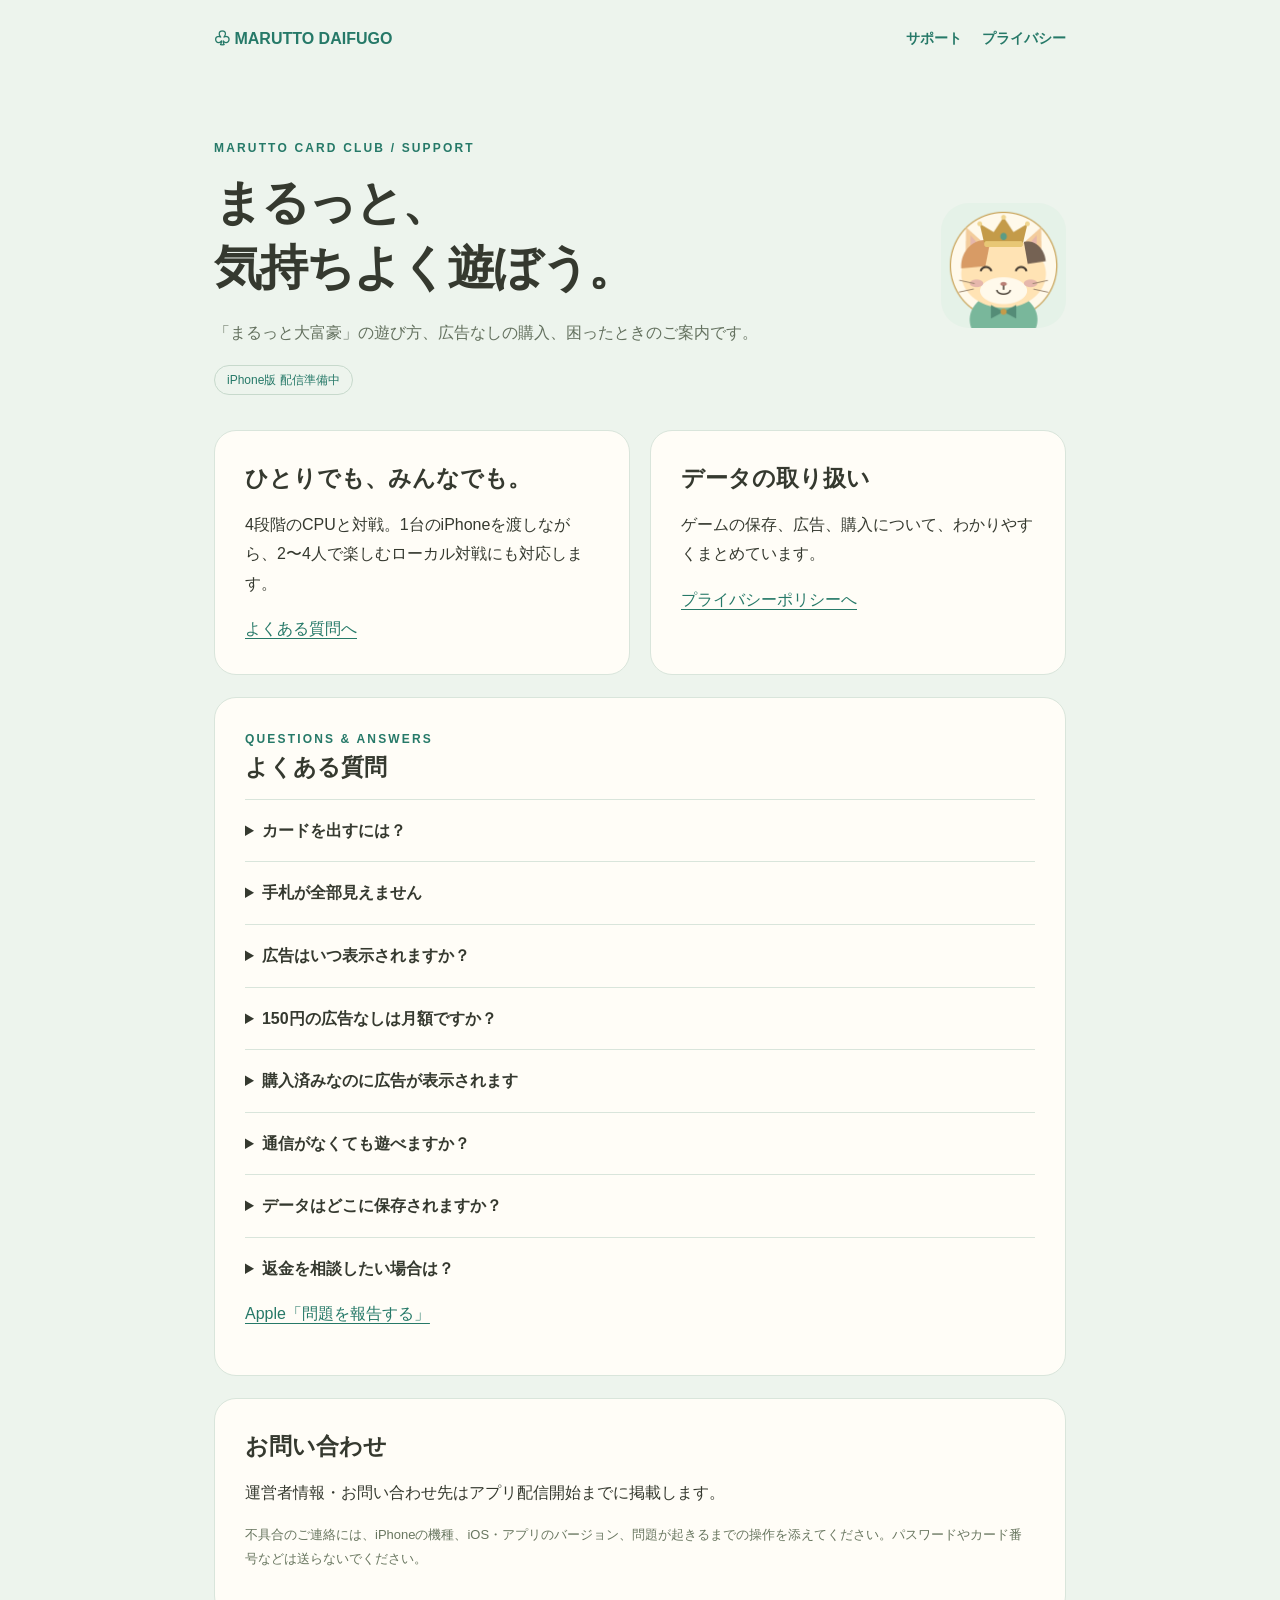
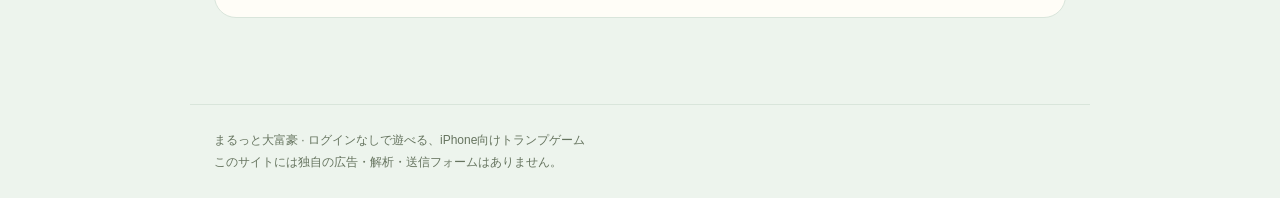
==== index.html @ 2ab7343b "Add Marutto Daifugo support and privacy pages" ====
<!doctype html>
<html lang="ja"><head><meta charset="utf-8"><meta name="viewport" content="width=device-width,initial-scale=1">
<title>サポート | まるっと大富豪</title><meta name="description" content="まるっと大富豪の遊び方、広告なし購入・復元、よくある質問、お問い合わせ。">
<meta name="theme-color" content="#267968"><link rel="icon" href="icon.png"><link rel="stylesheet" href="style.css"></head>
<body><header><a href="./">♧ MARUTTO DAIFUGO</a><nav aria-label="ページ"><a href="./">サポート</a><a href="privacy.html">プライバシー</a></nav></header>
<main><section class="hero"><div><div class="eyebrow">MARUTTO CARD CLUB / SUPPORT</div><h1>まるっと、<br>気持ちよく遊ぼう。</h1><p class="sub">「まるっと大富豪」の遊び方、広告なしの購入、困ったときのご案内です。</p><span class="badge">iPhone版 配信準備中</span></div><img src="icon.png" alt="王冠をかぶった猫のアプリアイコン"></section>
<div class="grid"><section class="card"><h2>ひとりでも、みんなでも。</h2><p>4段階のCPUと対戦。1台のiPhoneを渡しながら、2〜4人で楽しむローカル対戦にも対応します。</p><a href="#faq">よくある質問へ</a></section><section class="card"><h2>データの取り扱い</h2><p>ゲームの保存、広告、購入について、わかりやすくまとめています。</p><a href="privacy.html">プライバシーポリシーへ</a></section></div>
<section class="card" id="faq"><div class="eyebrow">QUESTIONS & ANSWERS</div><h2>よくある質問</h2><details><summary>カードを出すには？</summary><p>手札をタップして選び、「出す」を押します。出せるカードがわからないときは「ヒント」、見送るときは「パス」を使ってください。複数枚は同じ数字や、設定で有効にした階段などの条件を満たす必要があります。</p></details><details><summary>手札が全部見えません</summary><p>手札を左右にスワイプしてください。左右ボタンとスクロールバーでも移動できます。PC体験版ではカードの上でマウスホイールを回すか、左ボタンを押しながらドラッグします。</p></details><details><summary>広告はいつ表示されますか？</summary><p>バナーはホーム・戦績・結果の下部に表示します。全画面広告は3ラウンド終了ごとに、結果から次のラウンドやホームへ進む区切りで表示します。通信状況や広告の在庫により表示されないことがあります。</p></details><details><summary>150円の広告なしは月額ですか？</summary><p>1回だけ購入する買い切りです。バナーと全画面広告をまとめて非表示にします。日本の販売価格は150円を予定しています。購入時にAppleの確認画面で実際の価格をご確認ください。</p></details><details><summary>購入済みなのに広告が表示されます</summary><p>購入時と同じApple Accountを使い、インターネットに接続してアプリの設定で「購入を復元」を押してください。承認待ちの購入は承認完了後に適用されます。繰り返し購入する前に購入状況をご確認ください。</p></details><details><summary>通信がなくても遊べますか？</summary><p>CPU対戦と、1台のiPhoneを交代で使うローカル対戦はオフラインで遊べます。広告の読み込み、購入・復元などには通信が必要です。オンライン対戦には対応していません。</p></details><details><summary>データはどこに保存されますか？</summary><p>設定・途中の対戦・戦績は端末内に保存します。アプリ削除により失われる場合があります。アプリ独自のクラウド同期はありません。ブラウザー体験版とiPhone版のゲームデータは共有されません。</p></details><details><summary>返金を相談したい場合は？</summary><p>App内課金の支払いと返金はAppleが管理します。Appleの「問題を報告する」から確認できます。運営者が直接返金を実行する仕組みはありません。</p></details><p><a href="https://reportaproblem.apple.com/" rel="noreferrer">Apple「問題を報告する」</a></p></section><section class="card" id="contact"><h2>お問い合わせ</h2><p id="contact-details">運営者情報・お問い合わせ先はアプリ配信開始までに掲載します。</p><p class="note">不具合のご連絡には、iPhoneの機種、iOS・アプリのバージョン、問題が起きるまでの操作を添えてください。パスワードやカード番号などは送らないでください。</p></section></main><footer>まるっと大富豪 · ログインなしで遊べる、iPhone向けトランプゲーム<br>このサイトには独自の広告・解析・送信フォームはありません。</footer><script src="contact.js" defer></script></body></html>
---- style.css ----
:root{color-scheme:light;--ink:#35392f;--green:#267968;--paper:#fffdf7;--line:#d9e5db}
*{box-sizing:border-box}body{margin:0;background:#edf4ed;color:var(--ink);font:16px/1.85 -apple-system,BlinkMacSystemFont,"Noto Sans",sans-serif}a{color:var(--green);text-underline-offset:4px}a:focus-visible,summary:focus-visible{outline:3px solid #b68b35;outline-offset:5px}header,main,footer{max-width:900px;margin:auto;padding:24px}header{display:flex;align-items:center;justify-content:space-between;gap:18px}header a{text-decoration:none;font-weight:750}nav{display:flex;gap:20px;font-size:14px}.eyebrow{font-size:12px;letter-spacing:.18em;color:var(--green);font-weight:bold}h1{font-size:clamp(30px,6vw,48px);line-height:1.35;letter-spacing:-.04em;margin:12px 0 18px}h2{font-size:23px;line-height:1.5;margin:0 0 14px}p{margin:0 0 16px}.hero{display:grid;grid-template-columns:1fr 125px;gap:28px;align-items:center;padding:35px 0}.hero img{width:125px;border-radius:28px}.sub{color:#64715f;max-width:620px}.badge{display:inline-block;font-size:12px;border:1px solid #c7d9cc;border-radius:999px;padding:3px 12px;color:var(--green)}.card{background:var(--paper);border:1px solid var(--line);border-radius:22px;padding:30px;margin:22px 0}.grid{display:grid;grid-template-columns:1fr 1fr;gap:20px}.grid .card{margin:0}.button{display:inline-block;padding:10px 22px;border-radius:12px;background:var(--green);color:white;text-decoration:none;font-weight:bold}details{padding:18px 0;border-top:1px solid var(--line)}summary{cursor:pointer;font-weight:650;line-height:1.6}details p{margin:12px 0 0;color:#58624f}footer{font-size:12px;color:#66745f;border-top:1px solid var(--line);margin-top:40px}.legal section{margin:30px 0}.legal h2{font-size:19px}.legal p{white-space:pre-line}.note{font-size:13px;color:#68765f}ul{padding-left:22px}li{margin:8px 0}@media(max-width:600px){header,main,footer{padding:20px}header{align-items:flex-start;flex-direction:column;gap:6px}.hero{grid-template-columns:1fr 75px;gap:14px;padding:22px 0}.hero img{width:75px;border-radius:20px}.card{padding:23px}.grid{grid-template-columns:1fr}nav{gap:16px}}
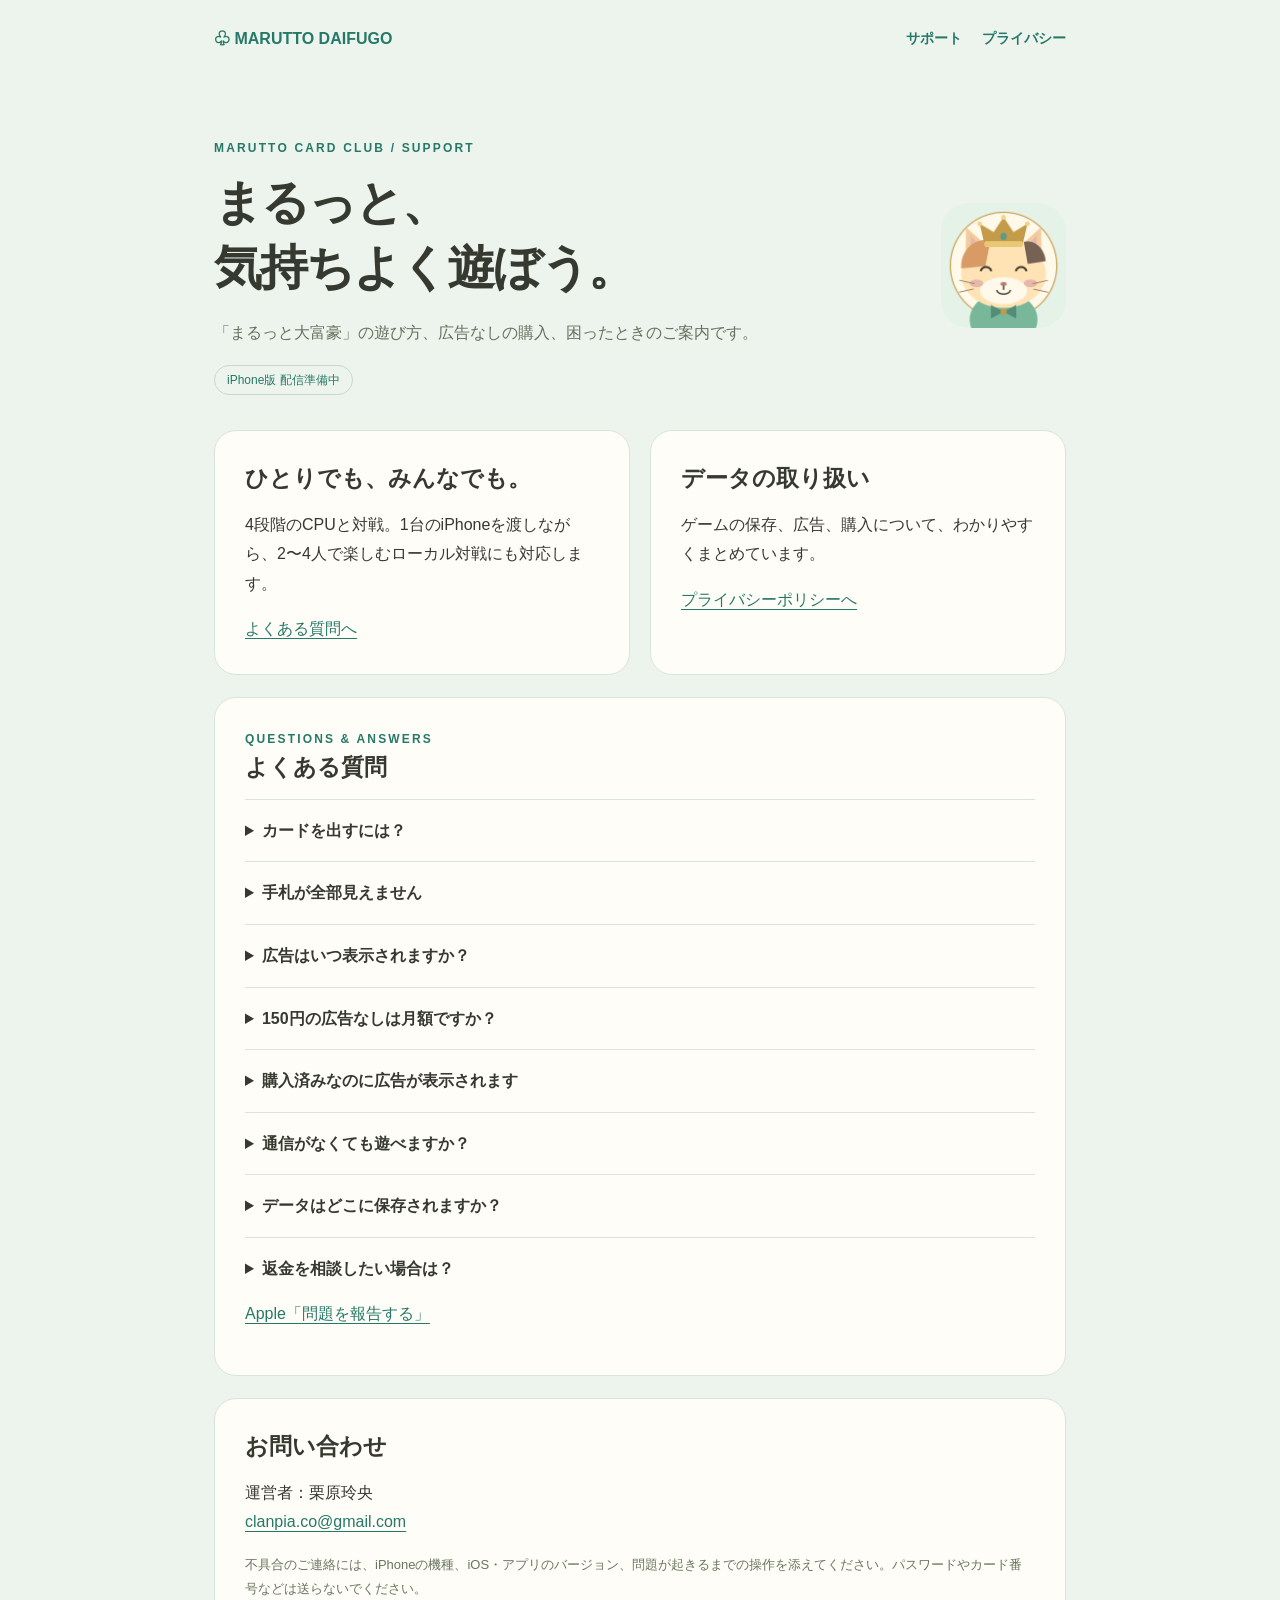
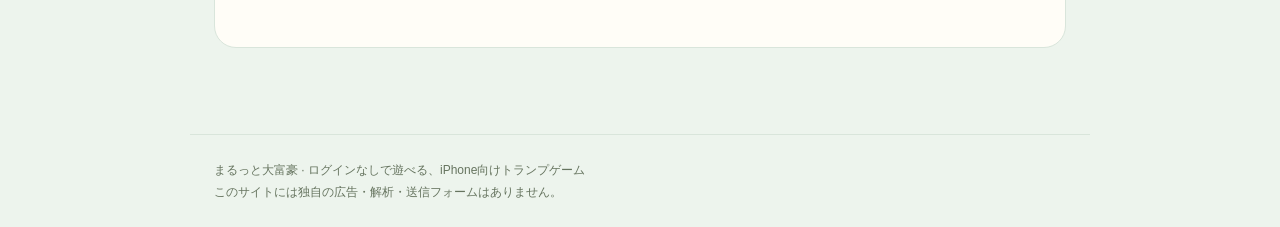
==== commit 1d499476: "Show public support contact without requiring scripts" ====
--- a/index.html
+++ b/index.html
@@ -5,4 +5,4 @@
 <body><header><a href="./">♧ MARUTTO DAIFUGO</a><nav aria-label="ページ"><a href="./">サポート</a><a href="privacy.html">プライバシー</a></nav></header>
 <main><section class="hero"><div><div class="eyebrow">MARUTTO CARD CLUB / SUPPORT</div><h1>まるっと、<br>気持ちよく遊ぼう。</h1><p class="sub">「まるっと大富豪」の遊び方、広告なしの購入、困ったときのご案内です。</p><span class="badge">iPhone版 配信準備中</span></div><img src="icon.png" alt="王冠をかぶった猫のアプリアイコン"></section>
 <div class="grid"><section class="card"><h2>ひとりでも、みんなでも。</h2><p>4段階のCPUと対戦。1台のiPhoneを渡しながら、2〜4人で楽しむローカル対戦にも対応します。</p><a href="#faq">よくある質問へ</a></section><section class="card"><h2>データの取り扱い</h2><p>ゲームの保存、広告、購入について、わかりやすくまとめています。</p><a href="privacy.html">プライバシーポリシーへ</a></section></div>
-<section class="card" id="faq"><div class="eyebrow">QUESTIONS & ANSWERS</div><h2>よくある質問</h2><details><summary>カードを出すには？</summary><p>手札をタップして選び、「出す」を押します。出せるカードがわからないときは「ヒント」、見送るときは「パス」を使ってください。複数枚は同じ数字や、設定で有効にした階段などの条件を満たす必要があります。</p></details><details><summary>手札が全部見えません</summary><p>手札を左右にスワイプしてください。左右ボタンとスクロールバーでも移動できます。PC体験版ではカードの上でマウスホイールを回すか、左ボタンを押しながらドラッグします。</p></details><details><summary>広告はいつ表示されますか？</summary><p>バナーはホーム・戦績・結果の下部に表示します。全画面広告は3ラウンド終了ごとに、結果から次のラウンドやホームへ進む区切りで表示します。通信状況や広告の在庫により表示されないことがあります。</p></details><details><summary>150円の広告なしは月額ですか？</summary><p>1回だけ購入する買い切りです。バナーと全画面広告をまとめて非表示にします。日本の販売価格は150円を予定しています。購入時にAppleの確認画面で実際の価格をご確認ください。</p></details><details><summary>購入済みなのに広告が表示されます</summary><p>購入時と同じApple Accountを使い、インターネットに接続してアプリの設定で「購入を復元」を押してください。承認待ちの購入は承認完了後に適用されます。繰り返し購入する前に購入状況をご確認ください。</p></details><details><summary>通信がなくても遊べますか？</summary><p>CPU対戦と、1台のiPhoneを交代で使うローカル対戦はオフラインで遊べます。広告の読み込み、購入・復元などには通信が必要です。オンライン対戦には対応していません。</p></details><details><summary>データはどこに保存されますか？</summary><p>設定・途中の対戦・戦績は端末内に保存します。アプリ削除により失われる場合があります。アプリ独自のクラウド同期はありません。ブラウザー体験版とiPhone版のゲームデータは共有されません。</p></details><details><summary>返金を相談したい場合は？</summary><p>App内課金の支払いと返金はAppleが管理します。Appleの「問題を報告する」から確認できます。運営者が直接返金を実行する仕組みはありません。</p></details><p><a href="https://reportaproblem.apple.com/" rel="noreferrer">Apple「問題を報告する」</a></p></section><section class="card" id="contact"><h2>お問い合わせ</h2><p id="contact-details">運営者情報・お問い合わせ先はアプリ配信開始までに掲載します。</p><p class="note">不具合のご連絡には、iPhoneの機種、iOS・アプリのバージョン、問題が起きるまでの操作を添えてください。パスワードやカード番号などは送らないでください。</p></section></main><footer>まるっと大富豪 · ログインなしで遊べる、iPhone向けトランプゲーム<br>このサイトには独自の広告・解析・送信フォームはありません。</footer><script src="contact.js" defer></script></body></html>+<section class="card" id="faq"><div class="eyebrow">QUESTIONS & ANSWERS</div><h2>よくある質問</h2><details><summary>カードを出すには？</summary><p>手札をタップして選び、「出す」を押します。出せるカードがわからないときは「ヒント」、見送るときは「パス」を使ってください。複数枚は同じ数字や、設定で有効にした階段などの条件を満たす必要があります。</p></details><details><summary>手札が全部見えません</summary><p>手札を左右にスワイプしてください。左右ボタンとスクロールバーでも移動できます。PC体験版ではカードの上でマウスホイールを回すか、左ボタンを押しながらドラッグします。</p></details><details><summary>広告はいつ表示されますか？</summary><p>バナーはホーム・戦績・結果の下部に表示します。全画面広告は3ラウンド終了ごとに、結果から次のラウンドやホームへ進む区切りで表示します。通信状況や広告の在庫により表示されないことがあります。</p></details><details><summary>150円の広告なしは月額ですか？</summary><p>1回だけ購入する買い切りです。バナーと全画面広告をまとめて非表示にします。日本の販売価格は150円を予定しています。購入時にAppleの確認画面で実際の価格をご確認ください。</p></details><details><summary>購入済みなのに広告が表示されます</summary><p>購入時と同じApple Accountを使い、インターネットに接続してアプリの設定で「購入を復元」を押してください。承認待ちの購入は承認完了後に適用されます。繰り返し購入する前に購入状況をご確認ください。</p></details><details><summary>通信がなくても遊べますか？</summary><p>CPU対戦と、1台のiPhoneを交代で使うローカル対戦はオフラインで遊べます。広告の読み込み、購入・復元などには通信が必要です。オンライン対戦には対応していません。</p></details><details><summary>データはどこに保存されますか？</summary><p>設定・途中の対戦・戦績は端末内に保存します。アプリ削除により失われる場合があります。アプリ独自のクラウド同期はありません。ブラウザー体験版とiPhone版のゲームデータは共有されません。</p></details><details><summary>返金を相談したい場合は？</summary><p>App内課金の支払いと返金はAppleが管理します。Appleの「問題を報告する」から確認できます。運営者が直接返金を実行する仕組みはありません。</p></details><p><a href="https://reportaproblem.apple.com/" rel="noreferrer">Apple「問題を報告する」</a></p></section><section class="card" id="contact"><h2>お問い合わせ</h2><p id="contact-details">運営者：栗原玲央<br><a href="mailto:clanpia.co@gmail.com">clanpia.co@gmail.com</a></p><p class="note">不具合のご連絡には、iPhoneの機種、iOS・アプリのバージョン、問題が起きるまでの操作を添えてください。パスワードやカード番号などは送らないでください。</p></section></main><footer>まるっと大富豪 · ログインなしで遊べる、iPhone向けトランプゲーム<br>このサイトには独自の広告・解析・送信フォームはありません。</footer><script src="contact.js?v=20261102" defer></script></body></html>
